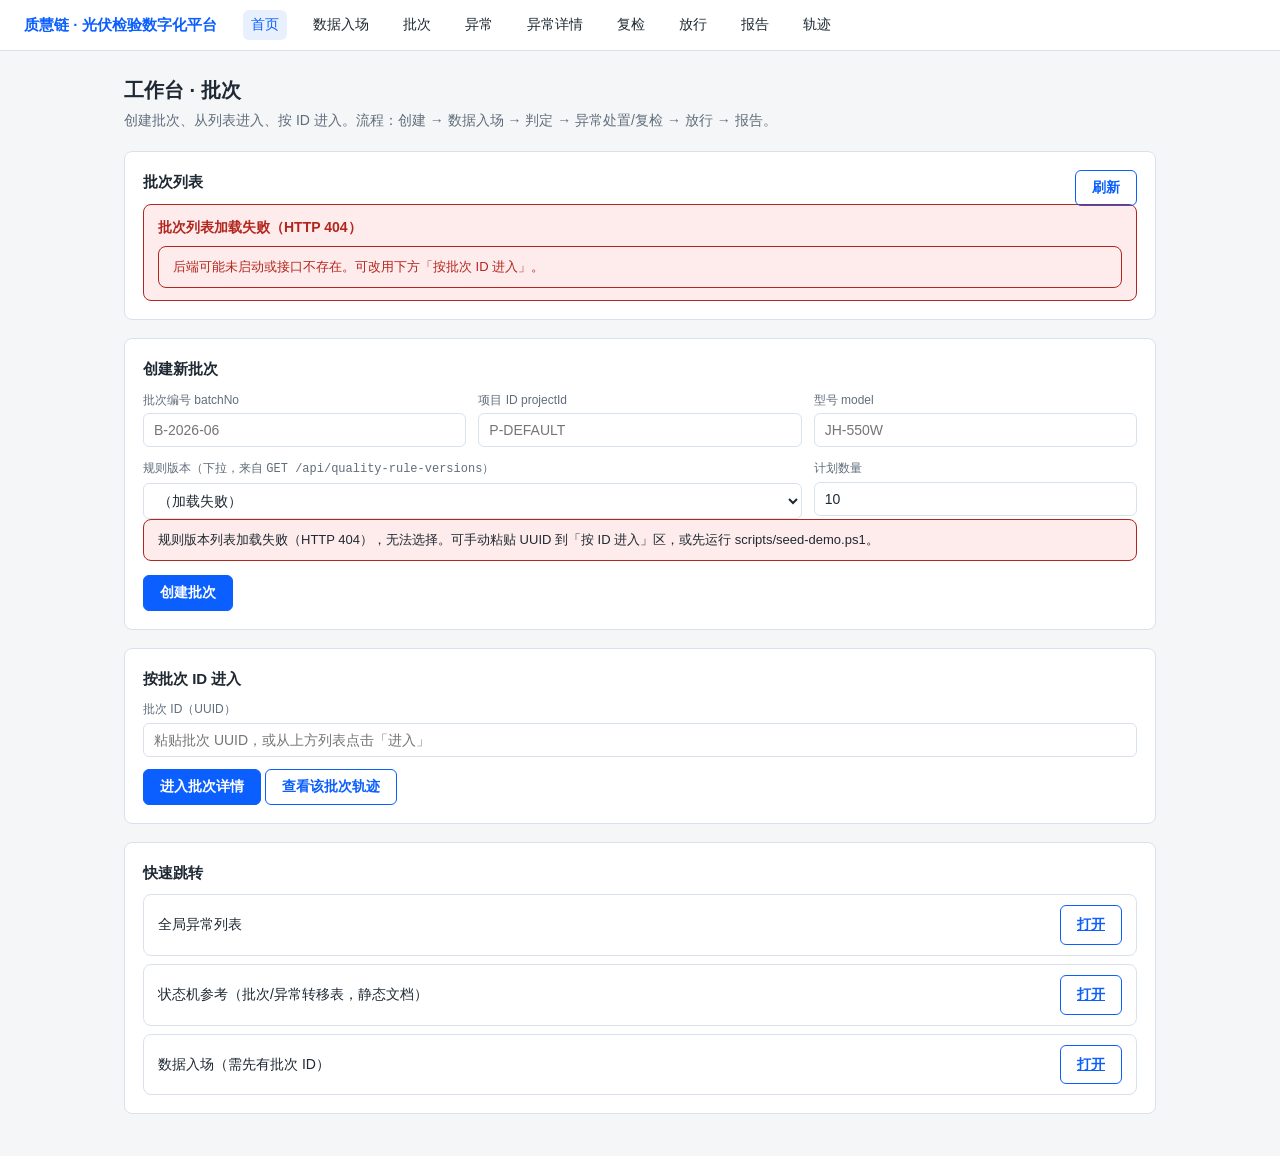
==== app/static/index.html @ 0a478999 "feat(frontend): 原生静态页视觉修复 + 网络错误文案治根 common.js: - ZHL.request catch 分支重写：明确区分「网络层异常（请求未到后端）」与「后端   4" ====
<!DOCTYPE html>
<html lang="zh-CN">
<head>
  <meta charset="utf-8">
  <meta name="viewport" content="width=device-width, initial-scale=1">
  <title>工作台 · 质慧链</title>
  <link rel="stylesheet" href="style.css">
  <link rel="icon" href="data:image/svg+xml,%3Csvg xmlns='http://www.w3.org/2000/svg' viewBox='0 0 100 100'%3E%3Ctext y='0.9em' font-size='90'%3E%E8%B4%A8%3C/text%3E%3C/svg%3E">
</head>
<body>
  <div class="page">
    <h1>工作台 · 批次</h1>
    <p class="subtitle">创建批次、从列表进入、按 ID 进入。流程：创建 → 数据入场 → 判定 → 异常处置/复检 → 放行 → 报告。</p>

    <!-- 批次列表（工作台主数据源，GET /api/batches） -->
    <div class="card">
      <h3>批次列表 <button class="btn ghost" id="refreshList" type="button" style="float:right;margin:0">刷新</button></h3>
      <div id="batchList"></div>
    </div>

    <!-- 创建新批次（规则版本改下拉，可发现化） -->
    <div class="card">
      <h3>创建新批次</h3>
      <div class="form-grid">
        <div><label for="fBatchNo">批次编号 batchNo</label><input type="text" id="fBatchNo" placeholder="B-2026-06"></div>
        <div><label for="fProject">项目 ID projectId</label><input type="text" id="fProject" placeholder="P-DEFAULT"></div>
        <div><label for="fModel">型号 model</label><input type="text" id="fModel" placeholder="JH-550W"></div>
        <div class="field-wide">
          <label for="fRule">规则版本（下拉，来自 <span class="mono">GET /api/quality-rule-versions</span>）</label>
          <select id="fRule"><option value="">（加载中…）</option></select>
        </div>
        <div><label for="fQty">计划数量</label><input type="number" id="fQty" min="1" value="10"></div>
      </div>
      <div id="ruleHint"></div>
      <div style="margin-top:12px">
        <button class="btn" id="createBatch">创建批次</button>
      </div>
      <div id="createResult"></div>
    </div>

    <!-- 按 ID 进入 -->
    <div class="card">
      <h3>按批次 ID 进入</h3>
      <div class="form-grid">
        <div>
          <label for="batchId">批次 ID（UUID）</label>
          <input type="text" id="batchId" placeholder="粘贴批次 UUID，或从上方列表点击「进入」">
        </div>
      </div>
      <div style="margin-top:12px">
        <button class="btn" id="goBatch">进入批次详情</button>
        <button class="btn ghost" id="goTraces">查看该批次轨迹</button>
      </div>
    </div>

    <div class="card">
      <h3>快速跳转</h3>
      <div class="item-list">
        <div class="item-row"><span>全局异常列表</span><a class="btn ghost" href="incidents.html">打开</a></div>
        <div class="item-row"><span>状态机参考（批次/异常转移表，静态文档）</span><a class="btn ghost" href="state.html">打开</a></div>
        <div class="item-row"><span>数据入场（需先有批次 ID）</span><a class="btn ghost" href="intake.html">打开</a></div>
      </div>
    </div>
  </div>

  <script src="common.js"></script>
  <script>
    renderTopbar("index.html");

    /* ---- 规则版本下拉：GET /api/quality-rule-versions ---- */
    async function loadRuleVersions() {
      const sel = document.getElementById("fRule");
      const hint = document.getElementById("ruleHint");
      sel.innerHTML = '<option value="">（加载中…）</option>';
      const r = await ZHL.request("GET", "/api/quality-rule-versions", undefined, null);
      if (!r.ok) {
        sel.innerHTML = '<option value="">（加载失败）</option>';
        hint.innerHTML = `<div class="note err">${escapeHtml("规则版本列表加载失败（HTTP " + (r.res ? r.res.status : "网络错误") + "），无法选择。可手动粘贴 UUID 到「按 ID 进入」区，或先运行 scripts/seed-demo.ps1。")}</div>`;
        return;
      }
      const payload = r.data || {};
      const items = payload.items || [];
      const available = payload.available !== false;
      if (!available) {
        sel.innerHTML = '<option value="">（无可用规则版本）</option>';
        hint.innerHTML = `<div class="note warn">数据库表不可用（<span class="mono">table_missing</span>）。请先执行 <span class="mono">scripts/seed-demo.ps1</span> 灌入演示种子后再创建批次。</div>`;
        return;
      }
      if (items.length === 0) {
        sel.innerHTML = '<option value="">（暂无规则版本）</option>';
        hint.innerHTML = `<div class="note warn">暂无任何规则版本。请先执行 <span class="mono">scripts/seed-demo.ps1</span> 灌入演示种子（幂等），再回来创建批次。</div>`;
        return;
      }
      // 默认选第一条 published
      let defaultIdx = 0;
      for (let i = 0; i < items.length; i++) {
        if (items[i].status === "published") { defaultIdx = i; break; }
      }
      sel.innerHTML = items.map((it, i) => {
        // 去重：name 往往本身就写着「型号 / v版本」（如 "P-TEST / JH-550W / v2 · JH-550W"），
        // 若再无条件拼 model + 版本号会出现「JH-550W / v2 · ... · JH-550W」式重复。
        // 改法：逐段判断——某段（project_id / model / "v"+version_no）已包含在 name 里就不再拼，
        // 没包含才补上，信息量不丢、重复只显示一次。project_id 通常独立于 name，一般仍会保留。
        const segs = [it.project_id, it.model, "v" + it.version_no].filter((seg) => seg && it.name.indexOf(seg) < 0);
        const label = (segs.length ? segs.join(" / ") + " · " : "") + it.name + " [" + statusZh(it.status) + "]";
        return `<option value="${escapeHtml(it.rule_version_id)}" ${i === defaultIdx ? "selected" : ""}>${escapeHtml(label)}</option>`;
      }).join("");
      hint.innerHTML = `<div class="note ok">共 ${items.length} 个规则版本可选。</div>`;
    }

    /* ---- 批次列表：GET /api/batches ---- */
    async function loadBatchList() {
      const box = ZHL.mount(document.getElementById("batchList"), "加载中…");
      const r = await ZHL.request("GET", "/api/batches", undefined, box);
      if (!r.ok) {
        // 列表加载失败不阻断页面，只提示
        box.set(`<div class="state-error"><strong>批次列表加载失败（HTTP ${r.res ? r.res.status : "网络错误"}）</strong>
          <div class="note err" style="margin-top:8px;margin-bottom:0">后端可能未启动或接口不存在。可改用下方「按批次 ID 进入」。</div></div>`);
        return;
      }
      const rows = r.data || [];
      if (rows.length === 0) {
        box.set(`<div class="note">暂无批次。可从上方「创建新批次」开始。</div>`);
        return;
      }
      box.set(
        `<table class="tbl"><thead><tr>
            <th>批次编号</th><th>项目</th><th>型号</th><th>状态</th><th>计划量</th><th>创建时间</th><th>操作</th>
          </tr></thead><tbody>` +
        rows.map((b) => `<tr>
            <td class="mono">${escapeHtml(b.batch_no)}</td>
            <td class="mono">${escapeHtml(b.project_id)}</td>
            <td>${escapeHtml(b.model)}</td>
            <td>${statusBadge(b.status)}</td>
            <td>${b.planned_quantity}</td>
            <td class="mono" style="font-size:12px;white-space:nowrap">${fmtDateTimeCell(b.created_at)}</td>
            <td class="row-actions">
              <button class="btn ghost" data-go="batch" data-id="${escapeHtml(b.batch_id)}">进入</button>
              <button class="btn ghost" data-go="trace" data-id="${escapeHtml(b.batch_id)}">轨迹</button>
              <button class="btn ghost" data-go="intake" data-id="${escapeHtml(b.batch_id)}">入场</button>
            </td>
          </tr>`).join("") +
        `</tbody></table>`
      );
    }

    /* 行内跳转按钮（事件委托） */
    document.getElementById("batchList").addEventListener("click", (ev) => {
      const btn = ev.target.closest("button[data-go]");
      if (!btn) return;
      const id = btn.dataset.id;
      ZHL.remember("batch", id); // 记住上下文，后续页自动带入
      const map = { batch: "batch.html", trace: "trace.html", intake: "intake.html" };
      location.href = map[btn.dataset.go] + "?batchId=" + encodeURIComponent(id);
    });

    /* ---- 创建批次 ---- */
    const createGuard = ZHL.guardSubmit(document.getElementById("createBatch"), "创建中…");
    document.getElementById("createBatch").addEventListener("click", () => {
      createGuard.run(async () => {
        const box = ZHL.mount(document.getElementById("createResult"), "创建中…");
        const body = {
          batch_no: document.getElementById("fBatchNo").value.trim(),
          project_id: document.getElementById("fProject").value.trim(),
          model: document.getElementById("fModel").value.trim(),
          rule_version_id: document.getElementById("fRule").value,
          planned_quantity: Number(document.getElementById("fQty").value),
        };
        if (!body.batch_no || !body.project_id || !body.model || !body.rule_version_id) {
          box.fail(0, "请填写完整：batchNo / projectId / model / 规则版本（下拉选择）。");
          return;
        }
        const r = await ZHL.request("POST", "/api/batches", body, box);
        if (r.ok) {
          const bid = r.data && r.data.batch_id;
          ZHL.remember("batch", bid); // 记住上下文，后续页自动带入
          box.set(
            `<div class="note ok">创建成功，批次 ID：<span class="mono">${escapeHtml(bid)}</span>，状态：${statusZh(r.data && r.data.status)}。</div>
             <div style="margin-top:10px">
               <button class="btn" onclick="location.href='batch.html?batchId='+encodeURIComponent('${bid}')">进入该批次</button>
               <button class="btn ghost" onclick="location.href='intake.html?batchId='+encodeURIComponent('${bid}')">前往数据入场</button>
               <button class="btn ghost" onclick="loadBatchList();refreshList()">刷新列表</button>
             </div>`
          );
          loadBatchList(); // 列表同步刷新
        }
      });
    });

    /* ---- 按 ID 进入 ---- */
    document.getElementById("goBatch").addEventListener("click", () => {
      const id = document.getElementById("batchId").value.trim();
      if (!id) { alert("请输入批次 ID，或从上方列表点击「进入」"); return; }
      ZHL.remember("batch", id);
      location.href = "batch.html?batchId=" + encodeURIComponent(id);
    });
    document.getElementById("goTraces").addEventListener("click", () => {
      const id = document.getElementById("batchId").value.trim();
      if (!id) { alert("请输入批次 ID，或从上方列表点击「轨迹」"); return; }
      ZHL.remember("batch", id);
      location.href = "trace.html?batchId=" + encodeURIComponent(id);
    });
    document.getElementById("refreshList").addEventListener("click", loadBatchList);
    function refreshList() { loadBatchList(); }

    /* 启动：并行加载规则下拉与批次列表 */
    loadRuleVersions();
    loadBatchList();
  </script>
</body>
</html>
---- app/static/style.css ----
/* ZHL 光伏检验数字化平台 — 共享样式（零构建、零 CDN） */
:root {
  --bg: #f5f6f8;
  --card: #ffffff;
  --ink: #1f2933;
  --muted: #616e7c;
  --line: #d9e2ec;
  --primary: #0b5fff;
  --primary-ink: #ffffff;
  --ok: #0a7d43;
  --ok-bg: #e6f4ea;
  --warn: #8a6100;
  --warn-bg: #fff4d6;
  --err: #b3261e;
  --err-bg: #fdeceb;
  --info-bg: #e8f0fe;
  --radius: 8px;
  --font: -apple-system, "Segoe UI", "PingFang SC", "Microsoft YaHei", sans-serif;
  --mono: Consolas, "Courier New", monospace;
}

* { box-sizing: border-box; }

body {
  margin: 0;
  background: var(--bg);
  color: var(--ink);
  font-family: var(--font);
  font-size: 14px;
  line-height: 1.55;
}

/* 顶部导航 */
.topbar {
  background: var(--card);
  border-bottom: 1px solid var(--line);
  padding: 10px 24px;
  display: flex;
  gap: 18px;
  align-items: center;
  flex-wrap: wrap;
}
.topbar .brand {
  font-weight: 700;
  font-size: 15px;
  color: var(--primary);
  margin-right: 8px;
}
.topbar a {
  color: var(--ink);
  text-decoration: none;
  padding: 4px 8px;
  border-radius: 6px;
}
.topbar a:hover, .topbar a.active {
  background: var(--info-bg);
  color: var(--primary);
}

.page {
  max-width: 1080px;
  margin: 0 auto;
  padding: 24px;
}

h1 { font-size: 20px; margin: 0 0 4px; }
h2 { font-size: 16px; margin: 24px 0 8px; }
.subtitle { color: var(--muted); margin: 0 0 20px; }

/* 卡片 */
.card {
  background: var(--card);
  border: 1px solid var(--line);
  border-radius: var(--radius);
  padding: 18px;
  margin-bottom: 18px;
}
.card h3 { margin: 0 0 10px; font-size: 15px; }

/* 状态徽章 */
.badge {
  display: inline-block;
  padding: 2px 10px;
  border-radius: 999px;
  font-size: 12px;
  font-weight: 600;
  background: var(--line);
  color: var(--ink);
}
.badge.ok { background: var(--ok-bg); color: var(--ok); }
.badge.warn { background: var(--warn-bg); color: var(--warn); }
.badge.err { background: var(--err-bg); color: var(--err); }
.badge.info { background: var(--info-bg); color: var(--primary); }

/* 三态区 */
.state-loading {
  display: flex;
  align-items: center;
  gap: 8px;
  color: var(--muted);
  padding: 14px 4px;
}
.spinner {
  width: 16px; height: 16px;
  border: 2px solid var(--line);
  border-top-color: var(--primary);
  border-radius: 50%;
  animation: spin 0.8s linear infinite;
}
@keyframes spin { to { transform: rotate(360deg); } }

.state-error {
  background: var(--err-bg);
  border: 1px solid var(--err);
  color: var(--err);
  border-radius: var(--radius);
  padding: 12px 14px;
}
.state-error code {
  display: block;
  margin-top: 6px;
  font-family: var(--mono);
  font-size: 12px;
  color: #5a201d;
  white-space: pre-wrap;
  word-break: break-all;
}

/* 表格 */
table {
  width: 100%;
  border-collapse: collapse;
  font-size: 13px;
}
th, td {
  text-align: left;
  padding: 7px 10px;
  border-bottom: 1px solid var(--line);
  /* 表格单元格垂直对齐改为 middle：原 top 对齐让操作列按钮与数据列顶部对齐，
     视觉上不整齐；middle 让各列按钮在行内居中，按钮列看起来对齐。
     不影响数据列（文字内容）的顶部对齐阅读习惯，因为数据本身是单行的。 */
  vertical-align: middle;
}
th { color: var(--muted); font-weight: 600; background: var(--bg); }
tr:hover td { background: #f9fafb; }

/* 表单 */
label { display: block; font-size: 12px; color: var(--muted); margin-bottom: 4px; }
input[type="text"], input[type="number"], input[type="datetime-local"],
select, textarea {
  width: 100%;
  padding: 8px 10px;
  border: 1px solid var(--line);
  border-radius: 6px;
  font-family: inherit;
  font-size: 14px;
  background: var(--card);
  color: var(--ink);
}
input:focus, select:focus, textarea:focus {
  outline: 2px solid var(--primary);
  outline-offset: -1px;
}
/* 表单栅格列宽：原 minmax(220px, 1fr) 对信息量大的字段（如下拉选择、长 label）
   固定最小 220px，导致下拉选项文字被截断或 label 换行难看。
   改法：
   - 默认 min 改到 200px（稍小，让 3 列在 1080px 容器里刚好铺开）；
   - 新增 .field-wide 类：grid-column: span 2，让信息量大的字段占双倍宽，
     下拉选项文字可完整显示或自然换行，不被截断；
   - 保留 .field-full（span 整行）给最长字段（如 SN 列表、JSON 输入）。
   用法：在 form-grid 的 <div> 上加 class="field-wide" 即可。 */
.form-grid {
  display: grid;
  grid-template-columns: repeat(auto-fit, minmax(200px, 1fr));
  gap: 12px;
}
.form-grid .field-full { grid-column: 1 / -1; }
.form-grid .field-wide { grid-column: span 2; }
@media (max-width: 700px) {
  /* 窄屏时 field-wide 退回单列，避免超出视口 */
  .form-grid .field-wide { grid-column: auto; }
}

/* 按钮 */
.btn {
  display: inline-block;
  padding: 8px 16px;
  border: 1px solid var(--primary);
  border-radius: 6px;
  background: var(--primary);
  color: var(--primary-ink);
  font-size: 14px;
  font-weight: 600;
  cursor: pointer;
  font-family: inherit;
}
.btn:hover { opacity: 0.9; }
.btn:disabled {
  background: var(--line);
  border-color: var(--line);
  color: var(--muted);
  cursor: not-allowed;
}
.btn.ghost {
  background: transparent;
  color: var(--primary);
}
.btn.danger {
  background: var(--err);
  border-color: var(--err);
}

/* 列表项 */
.item-list { display: flex; flex-direction: column; gap: 8px; }
.item-row {
  display: flex;
  justify-content: space-between;
  align-items: center;
  padding: 10px 14px;
  border: 1px solid var(--line);
  border-radius: var(--radius);
  background: var(--card);
}
.item-row:hover { border-color: var(--primary); }
.item-row .meta { font-size: 12px; color: var(--muted); }

/* 判定证据 */
.evidence-block {
  background: var(--bg);
  border: 1px solid var(--line);
  border-radius: 6px;
  padding: 10px;
  font-family: var(--mono);
  font-size: 12px;
  white-space: pre-wrap;
  word-break: break-word;
}

/* 时间线 */
.timeline {
  position: relative;
  padding-left: 22px;
}
.timeline::before {
  content: "";
  position: absolute;
  left: 6px; top: 4px; bottom: 4px;
  width: 2px;
  background: var(--line);
}
.timeline .t-item {
  position: relative;
  padding: 8px 0 14px;
}
.timeline .t-item::before {
  content: "";
  position: absolute;
  left: -21px; top: 12px;
  width: 10px; height: 10px;
  border-radius: 50%;
  background: var(--primary);
  border: 2px solid var(--card);
}
.timeline .t-time { font-size: 12px; color: var(--muted); }
.timeline .t-title { font-weight: 600; }

/* 提示条 */
.note {
  padding: 10px 14px;
  border-radius: var(--radius);
  font-size: 13px;
  margin-bottom: 14px;
}
.note.info { background: var(--info-bg); border: 1px solid var(--primary); }
.note.warn { background: var(--warn-bg); border: 1px solid var(--warn); }
.note.ok { background: var(--ok-bg); border: 1px solid var(--ok); }
.note.err { background: var(--err-bg); border: 1px solid var(--err); }
.note.todo {
  background: #fffbe6;
  border: 1px dashed var(--warn);
  color: var(--warn);
}

/* 断言逐条 */
.assert-check {
  display: flex;
  gap: 10px;
  align-items: flex-start;
  padding: 10px 12px;
  border: 1px solid var(--line);
  border-radius: 6px;
  margin-bottom: 8px;
}
.assert-check .dot {
  width: 10px; height: 10px;
  border-radius: 50%;
  margin-top: 4px;
  flex-shrink: 0;
}
.assert-check.pass .dot { background: var(--ok); }
.assert-check.fail { border-color: var(--err); }
.assert-check.fail .dot { background: var(--err); }
.assert-check .reason { font-size: 12px; color: var(--muted); }

/* 代码块 */
pre {
  background: var(--bg);
  border: 1px solid var(--line);
  border-radius: 6px;
  padding: 12px;
  font-family: var(--mono);
  font-size: 12px;
  overflow-x: auto;
}

/* 小字 */
.mono { font-family: var(--mono); font-size: 12px; }
.muted { color: var(--muted); }
small { color: var(--muted); }
a { color: var(--primary); }
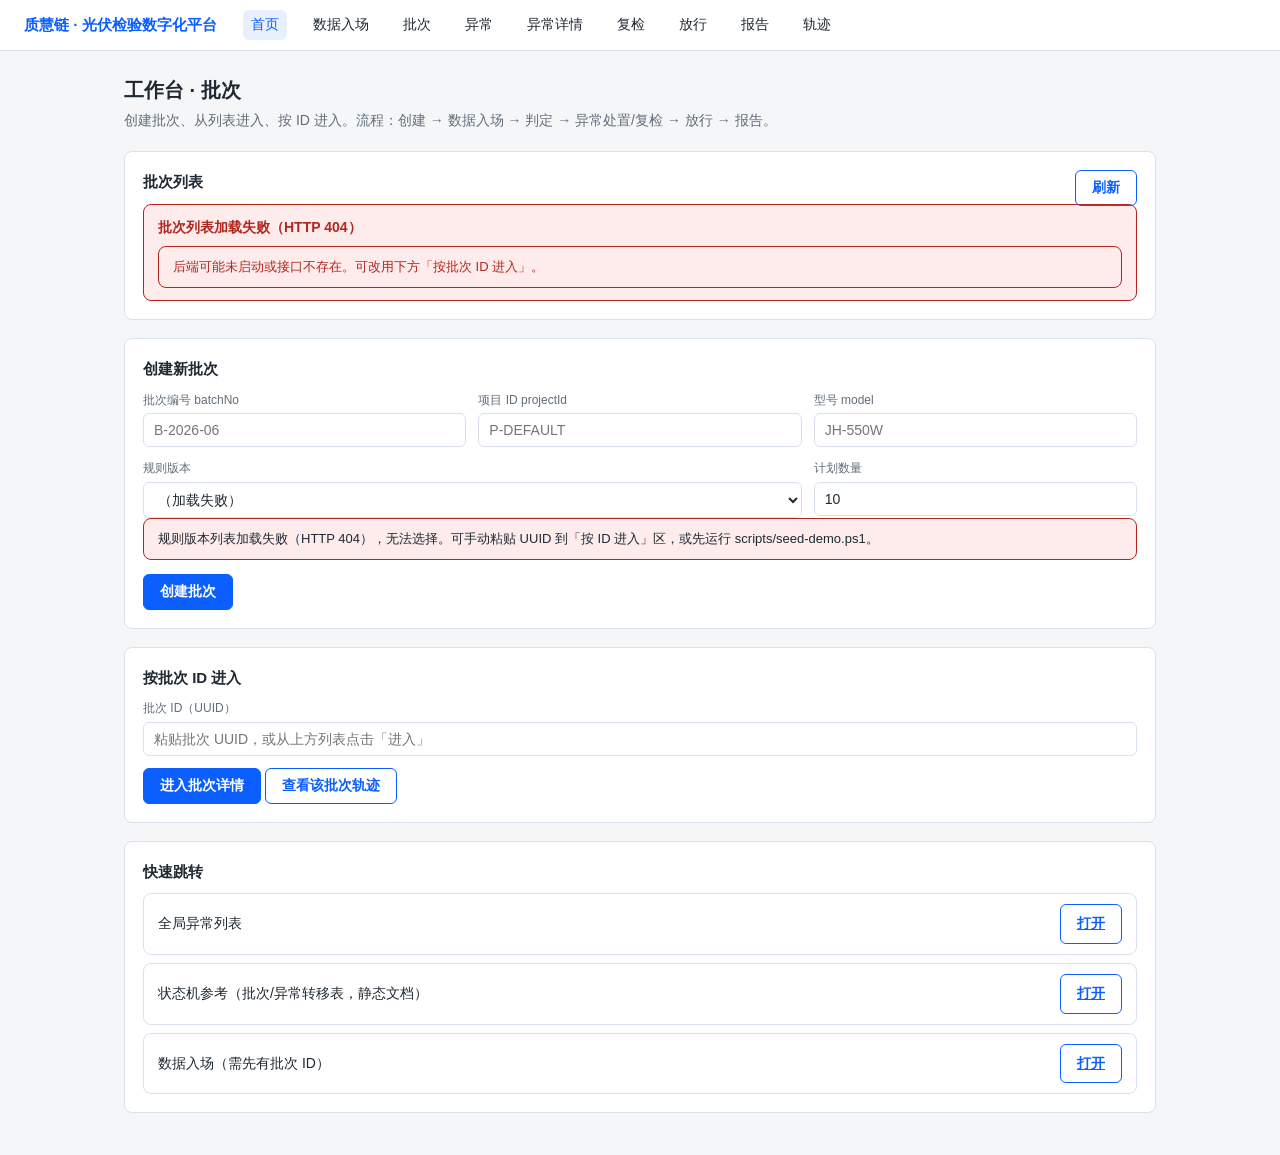
==== commit 716996fe: "fix(frontend-ui): 界面去技术化 — 按钮/标题纯业务文案 + UUID/英文枚举移 title 悬浮 A 类：12 处按钮/标题里的 HTTP 方法+接口路径（GET/POST /a" ====
--- a/app/static/index.html
+++ b/app/static/index.html
@@ -26,7 +26,8 @@
         <div><label for="fProject">项目 ID projectId</label><input type="text" id="fProject" placeholder="P-DEFAULT"></div>
         <div><label for="fModel">型号 model</label><input type="text" id="fModel" placeholder="JH-550W"></div>
         <div class="field-wide">
-          <label for="fRule">规则版本（下拉，来自 <span class="mono">GET /api/quality-rule-versions</span>）</label>
+          <!-- 技术信息（维护者参考，不渲染到界面）：下拉选项来自 GET /api/quality-rule-versions -->
+          <label for="fRule">规则版本</label>
           <select id="fRule"><option value="">（加载中…）</option></select>
         </div>
         <div><label for="fQty">计划数量</label><input type="number" id="fQty" min="1" value="10"></div>
